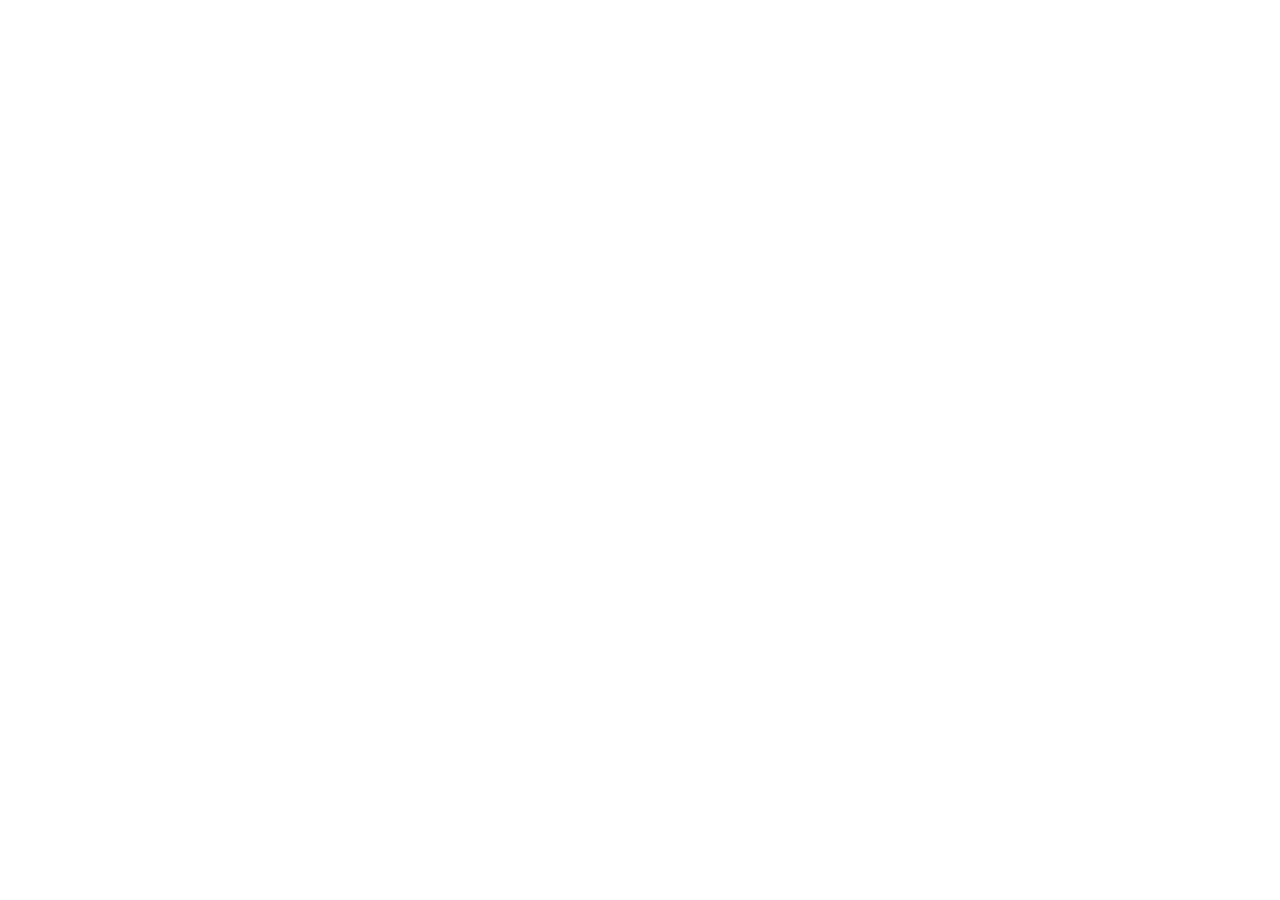
==== 13/index.html @ 08b0b738 "Send /13 to the full Luma event page. Luma blocks the full page from being iframed." ====
<!DOCTYPE html>
<html lang="en">
<head>
  <meta charset="utf-8">
  <meta name="viewport" content="width=device-width, initial-scale=1">
  <title>Diego’s 13th birthday</title>
  <meta name="description" content="Saturday, October 10, noon to three. Pinstripes, Hillsdale Mall. Come celebrate Diego Valle.">
  <meta property="og:title" content="Diego’s 13th birthday">
  <meta property="og:description" content="Saturday, October 10, noon to three. Pinstripes, Hillsdale Mall.">
  <meta property="og:type" content="website">
  <meta property="og:url" content="https://diegovalle.me/13/">
  <meta property="og:image" content="https://images.lumacdn.com/event-social/99/840ebd90-3e58-4137-88cd-6d27fc366a42.png">
  <link rel="canonical" href="https://luma.com/j0g5ba46">
  <meta http-equiv="refresh" content="0; url=https://luma.com/j0g5ba46">
  <script>location.replace("https://luma.com/j0g5ba46");</script>
</head>
<body>
  <p><a href="https://luma.com/j0g5ba46">Diego’s 13th birthday</a></p>
</body>
</html>
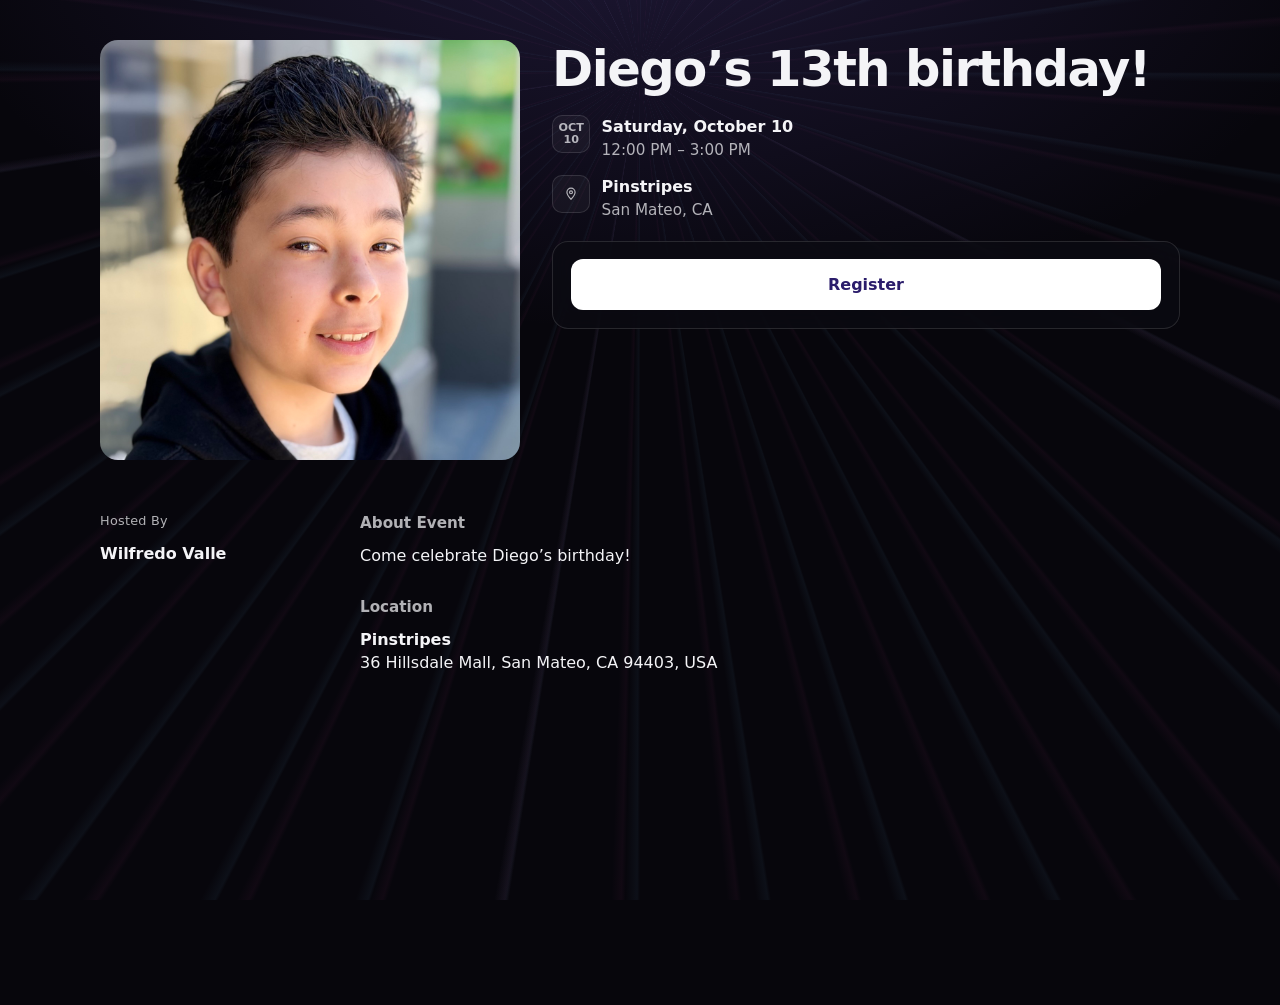
==== commit 7d8f3e1b: "Rebuild /13 as a full event page like Luma's. Photo, time, place, map, and Register. Luma checkout s" ====
--- a/13/index.html
+++ b/13/index.html
@@ -9,12 +9,205 @@
   <meta property="og:description" content="Saturday, October 10, noon to three. Pinstripes, Hillsdale Mall.">
   <meta property="og:type" content="website">
   <meta property="og:url" content="https://diegovalle.me/13/">
-  <meta property="og:image" content="https://images.lumacdn.com/event-social/99/840ebd90-3e58-4137-88cd-6d27fc366a42.png">
-  <link rel="canonical" href="https://luma.com/j0g5ba46">
-  <meta http-equiv="refresh" content="0; url=https://luma.com/j0g5ba46">
-  <script>location.replace("https://luma.com/j0g5ba46");</script>
+  <meta property="og:image" content="https://diegovalle.me/13/diego.jpg">
+  <link rel="canonical" href="https://diegovalle.me/13/">
+  <style>
+    :root {
+      --bg: #07060c;
+      --card: rgba(12, 12, 18, 0.72);
+      --line: rgba(255, 255, 255, 0.12);
+      --text: #f4f4f7;
+      --mute: rgba(244, 244, 247, 0.72);
+    }
+    * { box-sizing: border-box; margin: 0; }
+    html, body { min-height: 100%; background: var(--bg); color: var(--text); }
+    body {
+      font-family: ui-sans-serif, system-ui, -apple-system, "Segoe UI", Helvetica, Arial, sans-serif;
+      line-height: 1.45;
+    }
+    .sky {
+      position: fixed;
+      inset: 0;
+      z-index: 0;
+      background:
+        radial-gradient(1200px 700px at 50% -10%, rgba(90, 70, 160, 0.28), transparent 60%),
+        repeating-conic-gradient(from 10deg at 50% 8%, transparent 0 8deg, rgba(120, 200, 255, 0.05) 8.2deg, transparent 9deg),
+        repeating-conic-gradient(from 190deg at 50% 8%, transparent 0 7deg, rgba(255, 80, 180, 0.04) 7.3deg, transparent 8deg),
+        #07060c;
+      pointer-events: none;
+    }
+    .page {
+      position: relative;
+      z-index: 1;
+      width: min(1080px, calc(100% - 2rem));
+      margin: 0 auto;
+      padding: 2.5rem 0 4rem;
+    }
+    .hero {
+      display: grid;
+      grid-template-columns: minmax(0, 420px) minmax(0, 1fr);
+      gap: 2rem;
+      align-items: start;
+    }
+    .photo {
+      width: 100%;
+      aspect-ratio: 1;
+      object-fit: cover;
+      border-radius: 18px;
+      display: block;
+    }
+    h1 {
+      font-size: clamp(2rem, 4vw, 3.1rem);
+      font-weight: 700;
+      letter-spacing: -0.03em;
+      line-height: 1.1;
+      margin: 0.15rem 0 1.1rem;
+    }
+    .meta {
+      display: grid;
+      gap: 0.85rem;
+      margin-bottom: 1.25rem;
+    }
+    .row {
+      display: grid;
+      grid-template-columns: 2.4rem 1fr;
+      gap: 0.7rem;
+      align-items: start;
+    }
+    .icon {
+      width: 2.4rem;
+      height: 2.4rem;
+      border-radius: 10px;
+      border: 1px solid var(--line);
+      background: rgba(255,255,255,0.04);
+      display: grid;
+      place-items: center;
+      font-size: 0.7rem;
+      font-weight: 700;
+      text-align: center;
+      line-height: 1.05;
+      color: var(--mute);
+    }
+    .row strong { display: block; font-size: 1rem; }
+    .row span { color: var(--mute); font-size: 0.95rem; }
+    .row a { color: inherit; text-decoration: none; }
+    .row a:hover { text-decoration: underline; }
+    .panel {
+      margin-top: 0.4rem;
+      padding: 1.1rem 1.15rem 1.15rem;
+      border-radius: 16px;
+      background: var(--card);
+      border: 1px solid var(--line);
+      backdrop-filter: blur(12px);
+    }
+    .rsvp {
+      display: block;
+      width: 100%;
+      text-align: center;
+      background: #fff;
+      color: #2b1d6b;
+      font-weight: 600;
+      font-size: 1rem;
+      text-decoration: none;
+      border-radius: 12px;
+      padding: 0.85rem 1rem;
+    }
+    .rsvp:hover { filter: brightness(0.96); }
+    .rsvp:focus-visible { outline: 3px solid #8b7cff; outline-offset: 3px; }
+    .sections {
+      display: grid;
+      grid-template-columns: 220px minmax(0, 1fr);
+      gap: 2.5rem;
+      margin-top: 2.75rem;
+      padding-top: 0.5rem;
+    }
+    .host {
+      font-size: 0.8rem;
+      letter-spacing: 0.02em;
+      color: var(--mute);
+      margin-bottom: 0.7rem;
+    }
+    .host-name { font-weight: 600; font-size: 1rem; color: var(--text); }
+    h2 {
+      font-size: 0.95rem;
+      font-weight: 600;
+      color: var(--mute);
+      margin: 0 0 0.65rem;
+    }
+    .block { margin-bottom: 1.75rem; }
+    .map {
+      width: 100%;
+      height: 220px;
+      border: 0;
+      border-radius: 14px;
+      margin-top: 0.75rem;
+    }
+    @media (max-width: 800px) {
+      .hero, .sections { grid-template-columns: 1fr; }
+      .photo { max-width: 28rem; }
+    }
+  </style>
 </head>
 <body>
-  <p><a href="https://luma.com/j0g5ba46">Diego’s 13th birthday</a></p>
+  <div class="sky" aria-hidden="true"></div>
+  <main class="page">
+    <section class="hero">
+      <img class="photo" src="diego.jpg" alt="Diego Valle">
+      <div>
+        <h1>Diego’s 13th birthday!</h1>
+        <div class="meta">
+          <div class="row">
+            <div class="icon">OCT<br>10</div>
+            <div>
+              <strong>Saturday, October 10</strong>
+              <span>12:00 PM – 3:00 PM</span>
+            </div>
+          </div>
+          <div class="row">
+            <div class="icon" aria-hidden="true">
+              <svg width="14" height="14" viewBox="0 0 24 24" fill="none" stroke="currentColor" stroke-width="2"><path d="M12 21s7-7.2 7-12a7 7 0 1 0-14 0c0 4.8 7 12 7 12z"/><circle cx="12" cy="9" r="2.5"/></svg>
+            </div>
+            <div>
+              <strong><a href="https://www.google.com/maps/search/?api=1&query=Pinstripes&query_place_id=ChIJbUWR7Zafj4ARMYECIC0Iey0">Pinstripes</a></strong>
+              <span>San Mateo, CA</span>
+            </div>
+          </div>
+        </div>
+        <div class="panel">
+          <a
+            class="rsvp"
+            href="https://luma.com/j0g5ba46"
+            data-luma-action="checkout"
+            data-luma-event-id="evt-cC3O8iEmAqfELRD"
+          >Register</a>
+        </div>
+      </div>
+    </section>
+
+    <div class="sections">
+      <aside>
+        <p class="host">Hosted By</p>
+        <p class="host-name">Wilfredo Valle</p>
+      </aside>
+      <div>
+        <section class="block">
+          <h2>About Event</h2>
+          <p>Come celebrate Diego’s birthday!</p>
+        </section>
+        <section class="block">
+          <h2>Location</h2>
+          <p><strong>Pinstripes</strong></p>
+          <p>36 Hillsdale Mall, San Mateo, CA 94403, USA</p>
+          <iframe
+            class="map"
+            title="Map of Pinstripes, Hillsdale Mall"
+            src="https://maps.google.com/maps?q=Pinstripes+36+Hillsdale+Mall+San+Mateo+CA&output=embed"
+            loading="lazy"
+          ></iframe>
+        </section>
+      </div>
+    </div>
+  </main>
+  <script id="luma-checkout" src="https://embed.lu.ma/checkout-button.js"></script>
 </body>
 </html>
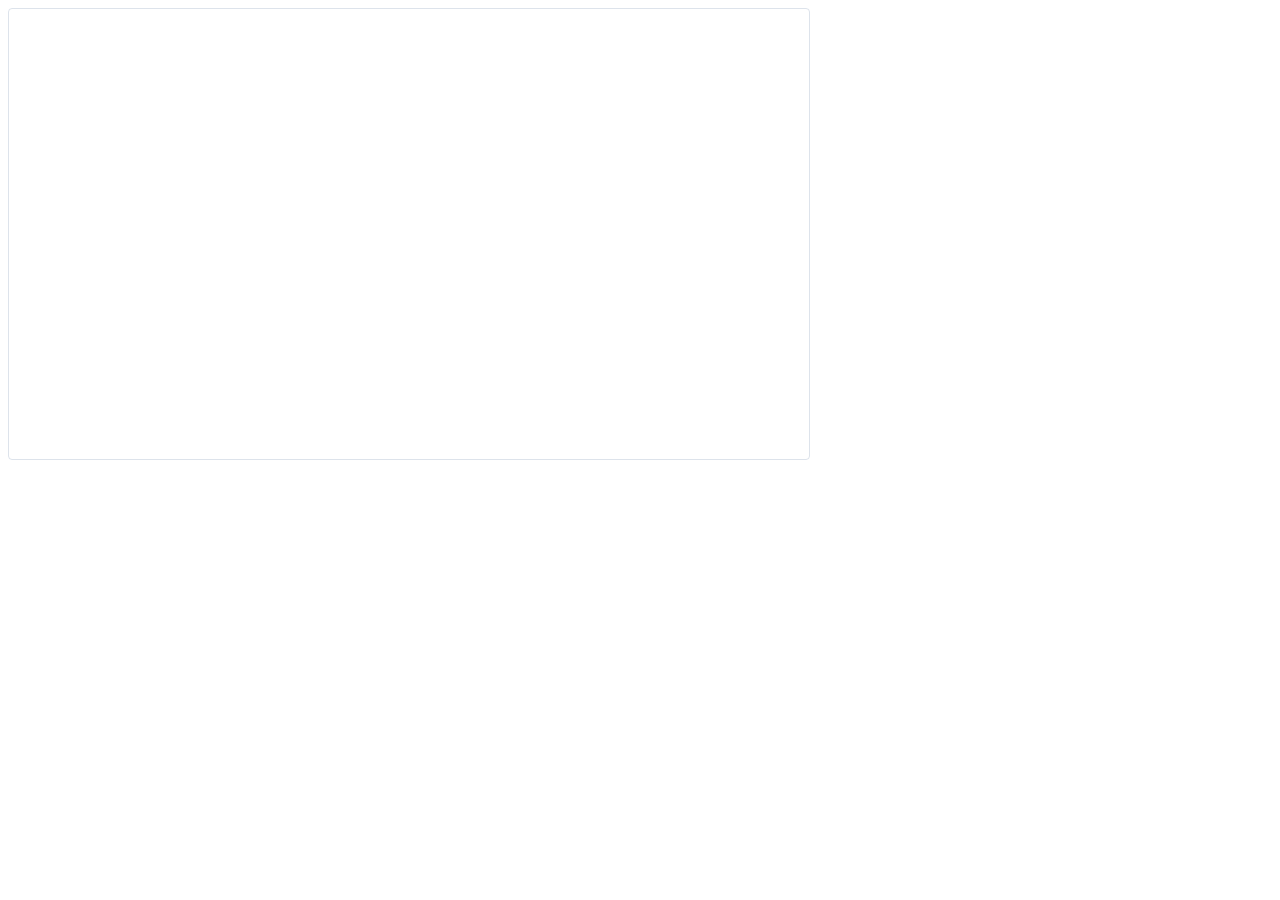
==== commit 9e04bb3c: "Use only Luma’s event embed on /13." ====
--- a/13/index.html
+++ b/13/index.html
@@ -4,210 +4,17 @@
   <meta charset="utf-8">
   <meta name="viewport" content="width=device-width, initial-scale=1">
   <title>Diego’s 13th birthday</title>
-  <meta name="description" content="Saturday, October 10, noon to three. Pinstripes, Hillsdale Mall. Come celebrate Diego Valle.">
-  <meta property="og:title" content="Diego’s 13th birthday">
-  <meta property="og:description" content="Saturday, October 10, noon to three. Pinstripes, Hillsdale Mall.">
-  <meta property="og:type" content="website">
-  <meta property="og:url" content="https://diegovalle.me/13/">
-  <meta property="og:image" content="https://diegovalle.me/13/diego.jpg">
-  <link rel="canonical" href="https://diegovalle.me/13/">
-  <style>
-    :root {
-      --bg: #07060c;
-      --card: rgba(12, 12, 18, 0.72);
-      --line: rgba(255, 255, 255, 0.12);
-      --text: #f4f4f7;
-      --mute: rgba(244, 244, 247, 0.72);
-    }
-    * { box-sizing: border-box; margin: 0; }
-    html, body { min-height: 100%; background: var(--bg); color: var(--text); }
-    body {
-      font-family: ui-sans-serif, system-ui, -apple-system, "Segoe UI", Helvetica, Arial, sans-serif;
-      line-height: 1.45;
-    }
-    .sky {
-      position: fixed;
-      inset: 0;
-      z-index: 0;
-      background:
-        radial-gradient(1200px 700px at 50% -10%, rgba(90, 70, 160, 0.28), transparent 60%),
-        repeating-conic-gradient(from 10deg at 50% 8%, transparent 0 8deg, rgba(120, 200, 255, 0.05) 8.2deg, transparent 9deg),
-        repeating-conic-gradient(from 190deg at 50% 8%, transparent 0 7deg, rgba(255, 80, 180, 0.04) 7.3deg, transparent 8deg),
-        #07060c;
-      pointer-events: none;
-    }
-    .page {
-      position: relative;
-      z-index: 1;
-      width: min(1080px, calc(100% - 2rem));
-      margin: 0 auto;
-      padding: 2.5rem 0 4rem;
-    }
-    .hero {
-      display: grid;
-      grid-template-columns: minmax(0, 420px) minmax(0, 1fr);
-      gap: 2rem;
-      align-items: start;
-    }
-    .photo {
-      width: 100%;
-      aspect-ratio: 1;
-      object-fit: cover;
-      border-radius: 18px;
-      display: block;
-    }
-    h1 {
-      font-size: clamp(2rem, 4vw, 3.1rem);
-      font-weight: 700;
-      letter-spacing: -0.03em;
-      line-height: 1.1;
-      margin: 0.15rem 0 1.1rem;
-    }
-    .meta {
-      display: grid;
-      gap: 0.85rem;
-      margin-bottom: 1.25rem;
-    }
-    .row {
-      display: grid;
-      grid-template-columns: 2.4rem 1fr;
-      gap: 0.7rem;
-      align-items: start;
-    }
-    .icon {
-      width: 2.4rem;
-      height: 2.4rem;
-      border-radius: 10px;
-      border: 1px solid var(--line);
-      background: rgba(255,255,255,0.04);
-      display: grid;
-      place-items: center;
-      font-size: 0.7rem;
-      font-weight: 700;
-      text-align: center;
-      line-height: 1.05;
-      color: var(--mute);
-    }
-    .row strong { display: block; font-size: 1rem; }
-    .row span { color: var(--mute); font-size: 0.95rem; }
-    .row a { color: inherit; text-decoration: none; }
-    .row a:hover { text-decoration: underline; }
-    .panel {
-      margin-top: 0.4rem;
-      padding: 1.1rem 1.15rem 1.15rem;
-      border-radius: 16px;
-      background: var(--card);
-      border: 1px solid var(--line);
-      backdrop-filter: blur(12px);
-    }
-    .rsvp {
-      display: block;
-      width: 100%;
-      text-align: center;
-      background: #fff;
-      color: #2b1d6b;
-      font-weight: 600;
-      font-size: 1rem;
-      text-decoration: none;
-      border-radius: 12px;
-      padding: 0.85rem 1rem;
-    }
-    .rsvp:hover { filter: brightness(0.96); }
-    .rsvp:focus-visible { outline: 3px solid #8b7cff; outline-offset: 3px; }
-    .sections {
-      display: grid;
-      grid-template-columns: 220px minmax(0, 1fr);
-      gap: 2.5rem;
-      margin-top: 2.75rem;
-      padding-top: 0.5rem;
-    }
-    .host {
-      font-size: 0.8rem;
-      letter-spacing: 0.02em;
-      color: var(--mute);
-      margin-bottom: 0.7rem;
-    }
-    .host-name { font-weight: 600; font-size: 1rem; color: var(--text); }
-    h2 {
-      font-size: 0.95rem;
-      font-weight: 600;
-      color: var(--mute);
-      margin: 0 0 0.65rem;
-    }
-    .block { margin-bottom: 1.75rem; }
-    .map {
-      width: 100%;
-      height: 220px;
-      border: 0;
-      border-radius: 14px;
-      margin-top: 0.75rem;
-    }
-    @media (max-width: 800px) {
-      .hero, .sections { grid-template-columns: 1fr; }
-      .photo { max-width: 28rem; }
-    }
-  </style>
 </head>
 <body>
-  <div class="sky" aria-hidden="true"></div>
-  <main class="page">
-    <section class="hero">
-      <img class="photo" src="diego.jpg" alt="Diego Valle">
-      <div>
-        <h1>Diego’s 13th birthday!</h1>
-        <div class="meta">
-          <div class="row">
-            <div class="icon">OCT<br>10</div>
-            <div>
-              <strong>Saturday, October 10</strong>
-              <span>12:00 PM – 3:00 PM</span>
-            </div>
-          </div>
-          <div class="row">
-            <div class="icon" aria-hidden="true">
-              <svg width="14" height="14" viewBox="0 0 24 24" fill="none" stroke="currentColor" stroke-width="2"><path d="M12 21s7-7.2 7-12a7 7 0 1 0-14 0c0 4.8 7 12 7 12z"/><circle cx="12" cy="9" r="2.5"/></svg>
-            </div>
-            <div>
-              <strong><a href="https://www.google.com/maps/search/?api=1&query=Pinstripes&query_place_id=ChIJbUWR7Zafj4ARMYECIC0Iey0">Pinstripes</a></strong>
-              <span>San Mateo, CA</span>
-            </div>
-          </div>
-        </div>
-        <div class="panel">
-          <a
-            class="rsvp"
-            href="https://luma.com/j0g5ba46"
-            data-luma-action="checkout"
-            data-luma-event-id="evt-cC3O8iEmAqfELRD"
-          >Register</a>
-        </div>
-      </div>
-    </section>
-
-    <div class="sections">
-      <aside>
-        <p class="host">Hosted By</p>
-        <p class="host-name">Wilfredo Valle</p>
-      </aside>
-      <div>
-        <section class="block">
-          <h2>About Event</h2>
-          <p>Come celebrate Diego’s birthday!</p>
-        </section>
-        <section class="block">
-          <h2>Location</h2>
-          <p><strong>Pinstripes</strong></p>
-          <p>36 Hillsdale Mall, San Mateo, CA 94403, USA</p>
-          <iframe
-            class="map"
-            title="Map of Pinstripes, Hillsdale Mall"
-            src="https://maps.google.com/maps?q=Pinstripes+36+Hillsdale+Mall+San+Mateo+CA&output=embed"
-            loading="lazy"
-          ></iframe>
-        </section>
-      </div>
-    </div>
-  </main>
-  <script id="luma-checkout" src="https://embed.lu.ma/checkout-button.js"></script>
+  <iframe
+    src="https://luma.com/embed/event/evt-cC3O8iEmAqfELRD/simple"
+    width="800"
+    height="450"
+    frameborder="0"
+    style="border: 1px solid #bfcbda88; border-radius: 4px;"
+    allow="fullscreen; payment"
+    aria-hidden="false"
+    tabindex="0"
+  ></iframe>
 </body>
 </html>
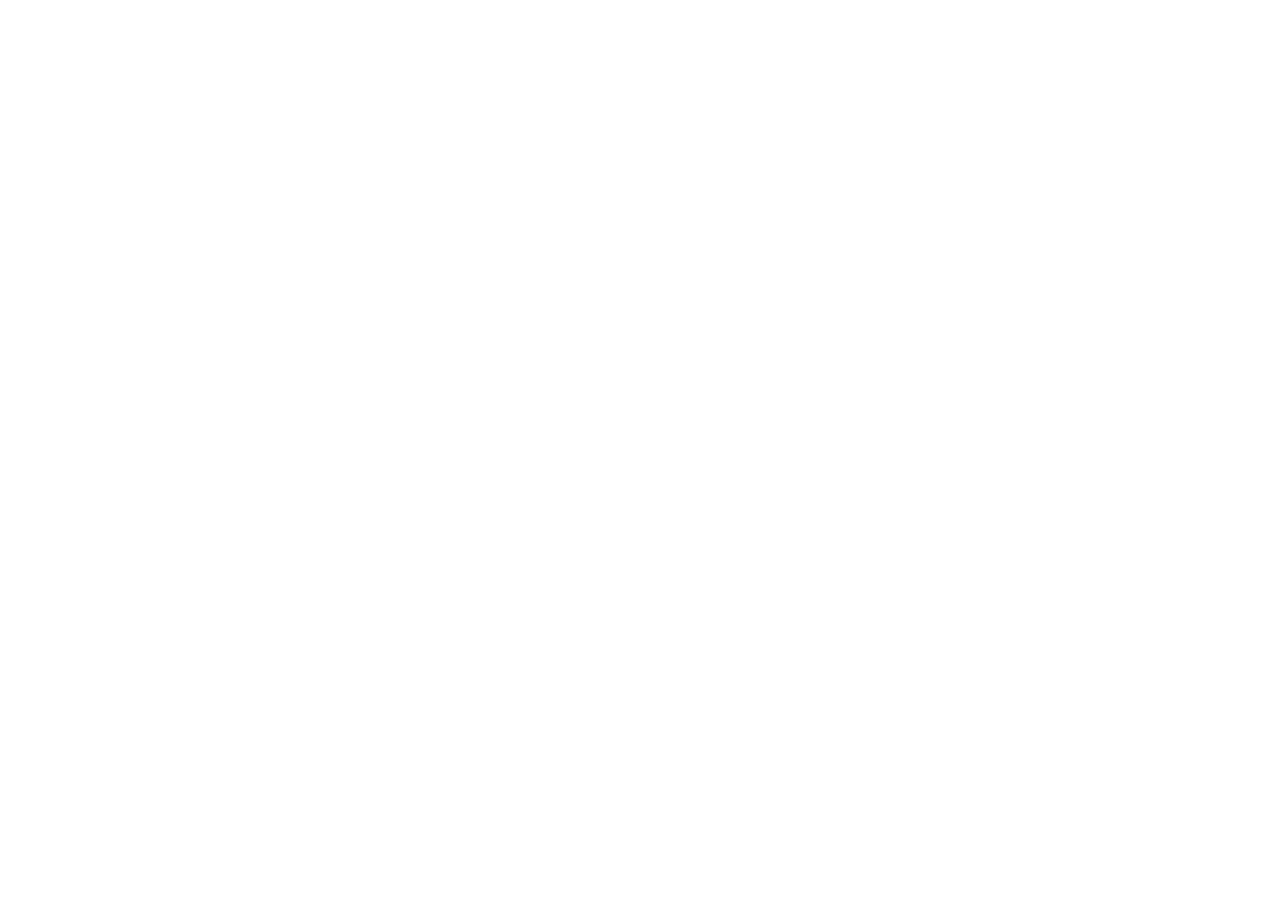
==== commit f0f9e2aa: "Fill /13 with Luma’s embed. No extra layout." ====
--- a/13/index.html
+++ b/13/index.html
@@ -4,14 +4,16 @@
   <meta charset="utf-8">
   <meta name="viewport" content="width=device-width, initial-scale=1">
   <title>Diego’s 13th birthday</title>
+  <style>
+    html, body, iframe { margin: 0; width: 100%; height: 100%; border: 0; }
+  </style>
 </head>
 <body>
   <iframe
     src="https://luma.com/embed/event/evt-cC3O8iEmAqfELRD/simple"
-    width="800"
-    height="450"
+    width="100%"
+    height="100%"
     frameborder="0"
-    style="border: 1px solid #bfcbda88; border-radius: 4px;"
     allow="fullscreen; payment"
     aria-hidden="false"
     tabindex="0"
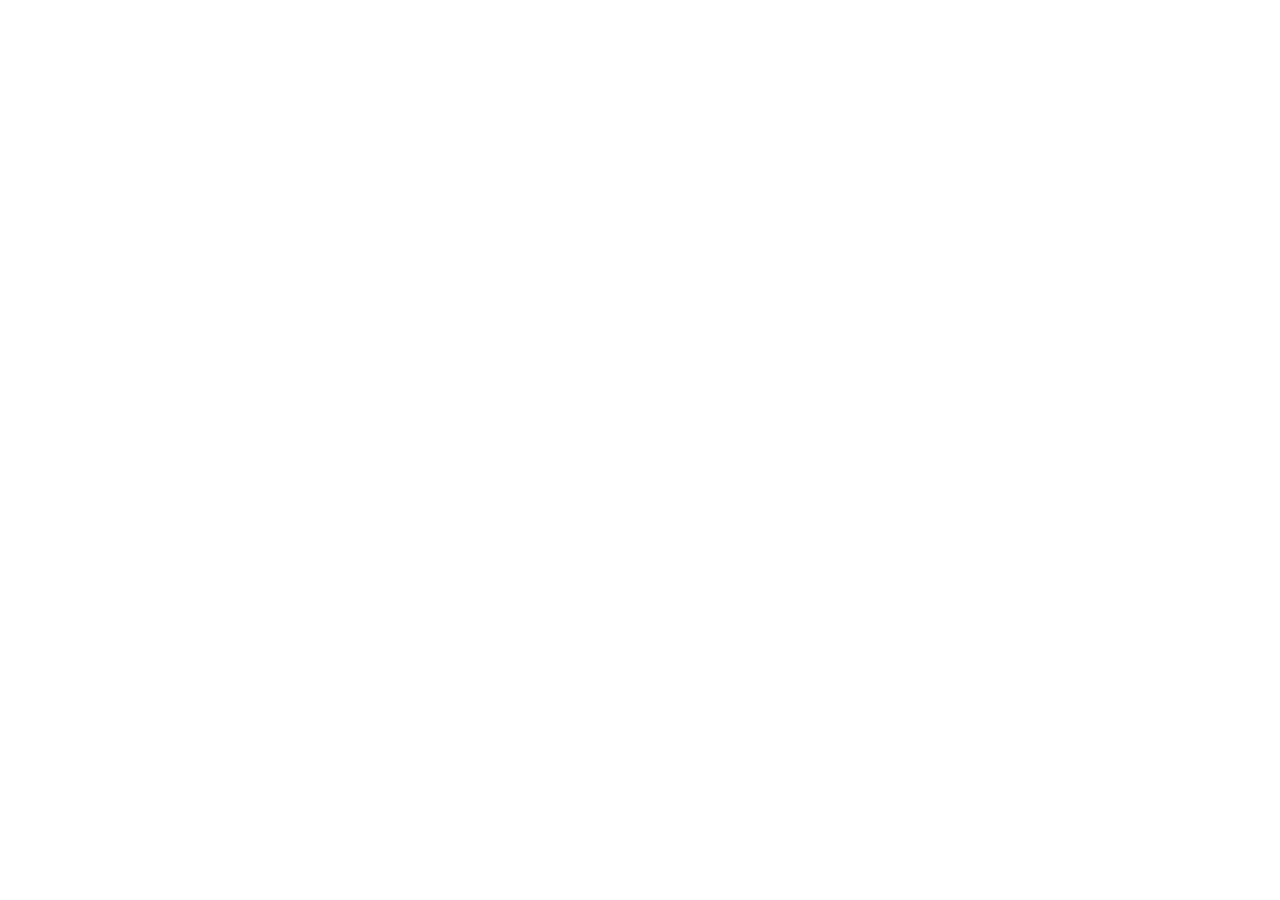
==== commit 0697a592: "Serve the Luma embed as the single page at / and /13." ====
--- a/13/index.html
+++ b/13/index.html
@@ -5,12 +5,14 @@
   <meta name="viewport" content="width=device-width, initial-scale=1">
   <title>Diego’s 13th birthday</title>
   <style>
-    html, body, iframe { margin: 0; width: 100%; height: 100%; border: 0; }
+    html, body { margin: 0; height: 100%; overflow: hidden; }
+    iframe { display: block; width: 100%; height: 100%; border: 0; }
   </style>
 </head>
 <body>
   <iframe
     src="https://luma.com/embed/event/evt-cC3O8iEmAqfELRD/simple"
+    title="Diego’s 13th birthday"
     width="100%"
     height="100%"
     frameborder="0"
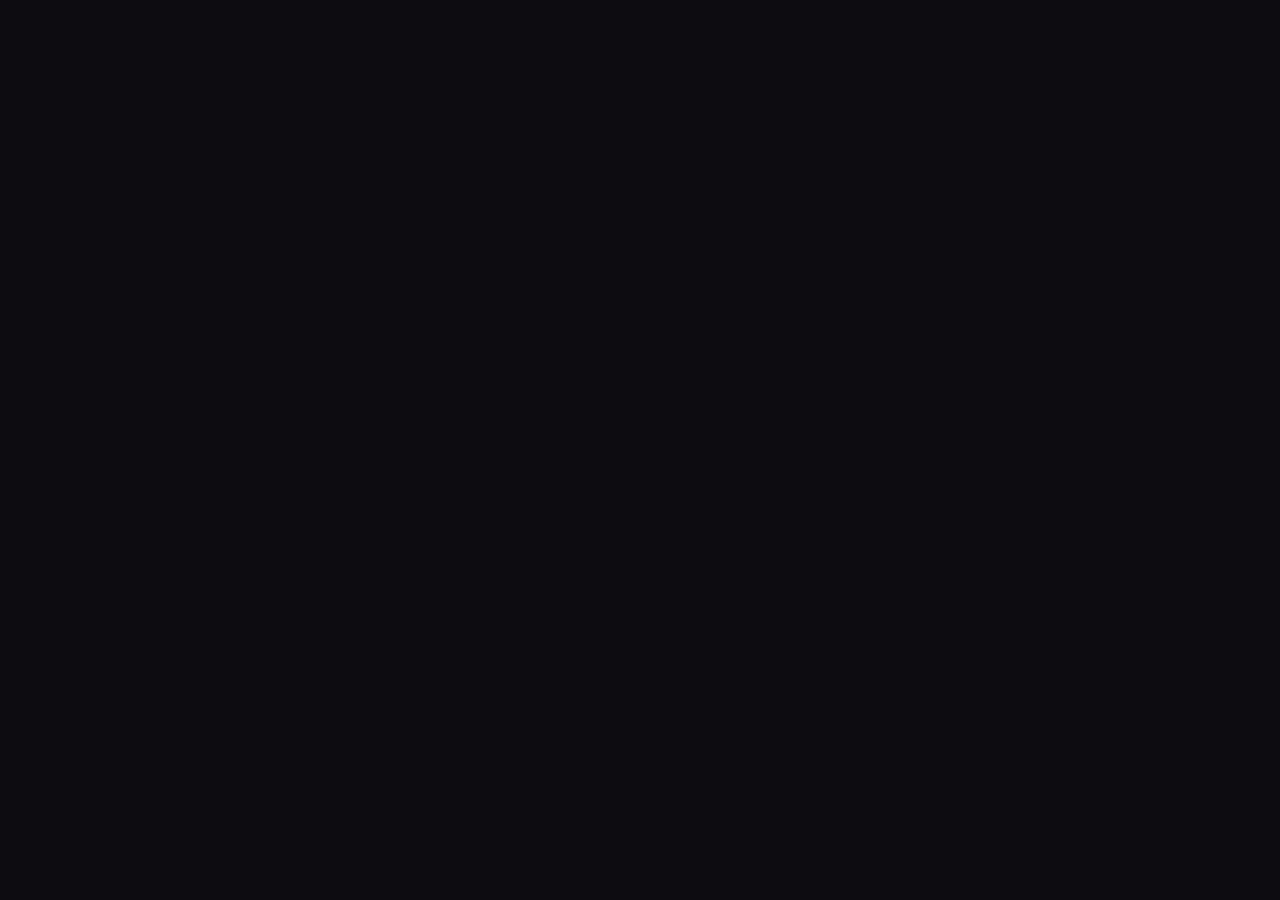
==== commit bd6add82: "Restore the games homepage. Center the Luma invite at /13." ====
--- a/13/index.html
+++ b/13/index.html
@@ -5,16 +5,25 @@
   <meta name="viewport" content="width=device-width, initial-scale=1">
   <title>Diego’s 13th birthday</title>
   <style>
-    html, body { margin: 0; height: 100%; overflow: hidden; }
-    iframe { display: block; width: 100%; height: 100%; border: 0; }
+    html, body { margin: 0; height: 100%; background: #0d0c13; }
+    body { display: grid; place-items: center; }
+    iframe {
+      display: block;
+      width: min(100%, 800px);
+      height: 450px;
+      border: 0;
+    }
+    @media (max-width: 720px) {
+      iframe { width: 100%; height: 40rem; }
+    }
   </style>
 </head>
 <body>
   <iframe
     src="https://luma.com/embed/event/evt-cC3O8iEmAqfELRD/simple"
     title="Diego’s 13th birthday"
-    width="100%"
-    height="100%"
+    width="800"
+    height="450"
     frameborder="0"
     allow="fullscreen; payment"
     aria-hidden="false"
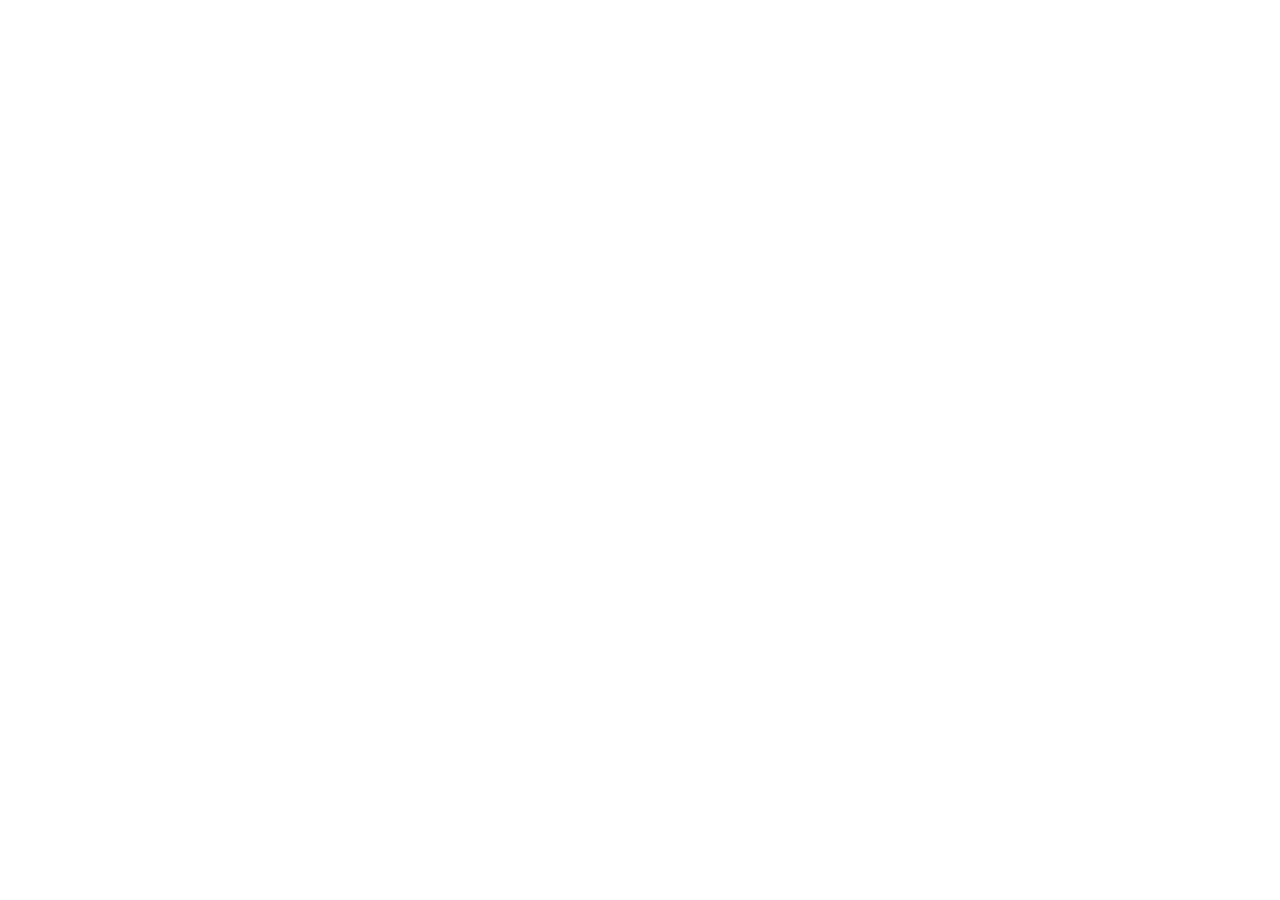
==== commit 68c3da99: "Let the Luma embed fill /13 so the light streaks are not cropped." ====
--- a/13/index.html
+++ b/13/index.html
@@ -5,25 +5,16 @@
   <meta name="viewport" content="width=device-width, initial-scale=1">
   <title>Diego’s 13th birthday</title>
   <style>
-    html, body { margin: 0; height: 100%; background: #0d0c13; }
-    body { display: grid; place-items: center; }
-    iframe {
-      display: block;
-      width: min(100%, 800px);
-      height: 450px;
-      border: 0;
-    }
-    @media (max-width: 720px) {
-      iframe { width: 100%; height: 40rem; }
-    }
+    html, body { margin: 0; height: 100%; overflow: hidden; }
+    iframe { display: block; width: 100%; height: 100%; border: 0; }
   </style>
 </head>
 <body>
   <iframe
     src="https://luma.com/embed/event/evt-cC3O8iEmAqfELRD/simple"
     title="Diego’s 13th birthday"
-    width="800"
-    height="450"
+    width="100%"
+    height="100%"
     frameborder="0"
     allow="fullscreen; payment"
     aria-hidden="false"
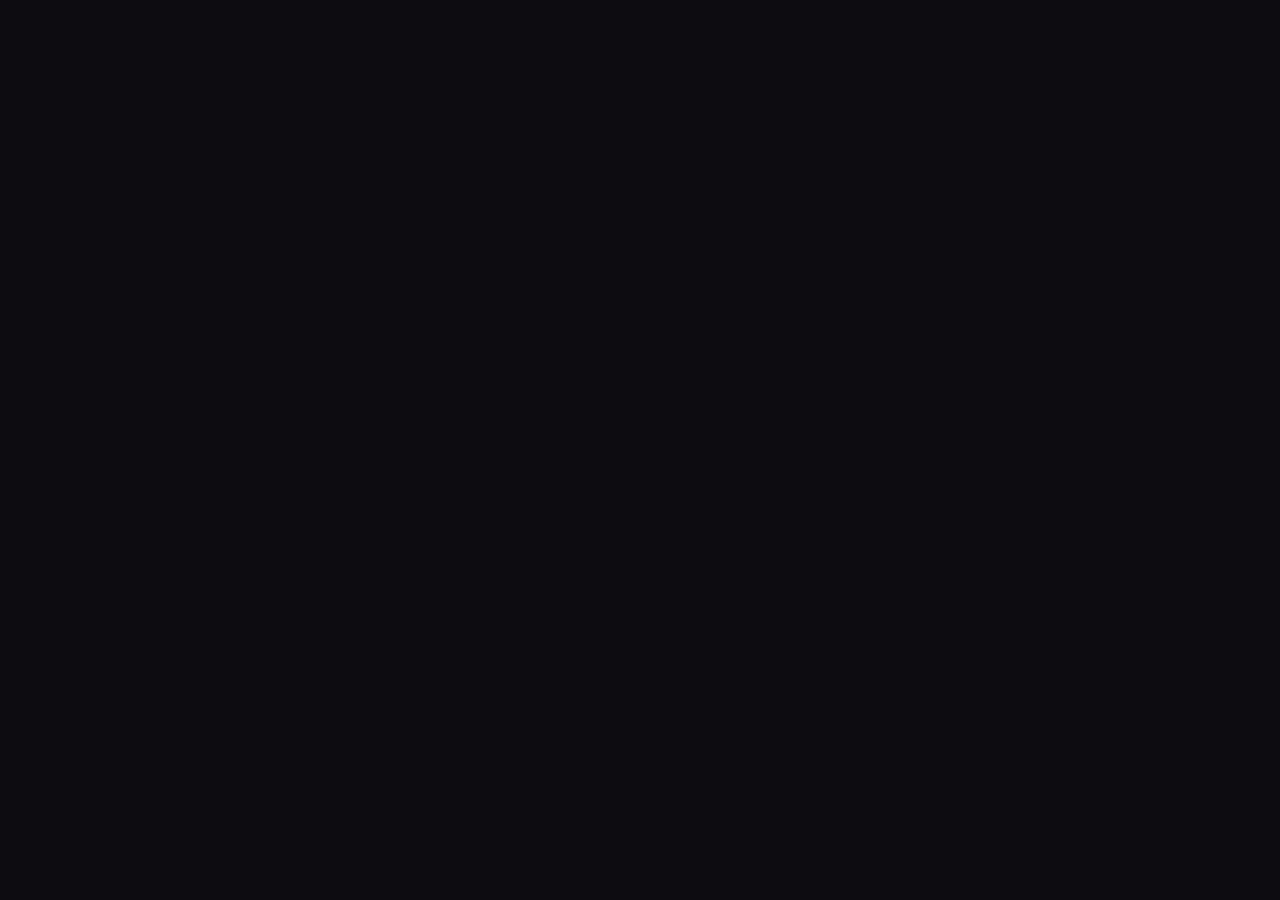
==== commit 9bffd2af: "Pin the /13 iframe to the viewport so the embed is full bleed." ====
--- a/13/index.html
+++ b/13/index.html
@@ -5,17 +5,20 @@
   <meta name="viewport" content="width=device-width, initial-scale=1">
   <title>Diego’s 13th birthday</title>
   <style>
-    html, body { margin: 0; height: 100%; overflow: hidden; }
-    iframe { display: block; width: 100%; height: 100%; border: 0; }
+    html, body { margin: 0; width: 100%; height: 100%; overflow: hidden; background: #0d0c13; }
+    iframe {
+      position: fixed;
+      inset: 0;
+      width: 100%;
+      height: 100%;
+      border: 0;
+    }
   </style>
 </head>
 <body>
   <iframe
     src="https://luma.com/embed/event/evt-cC3O8iEmAqfELRD/simple"
     title="Diego’s 13th birthday"
-    width="100%"
-    height="100%"
-    frameborder="0"
     allow="fullscreen; payment"
     aria-hidden="false"
     tabindex="0"
